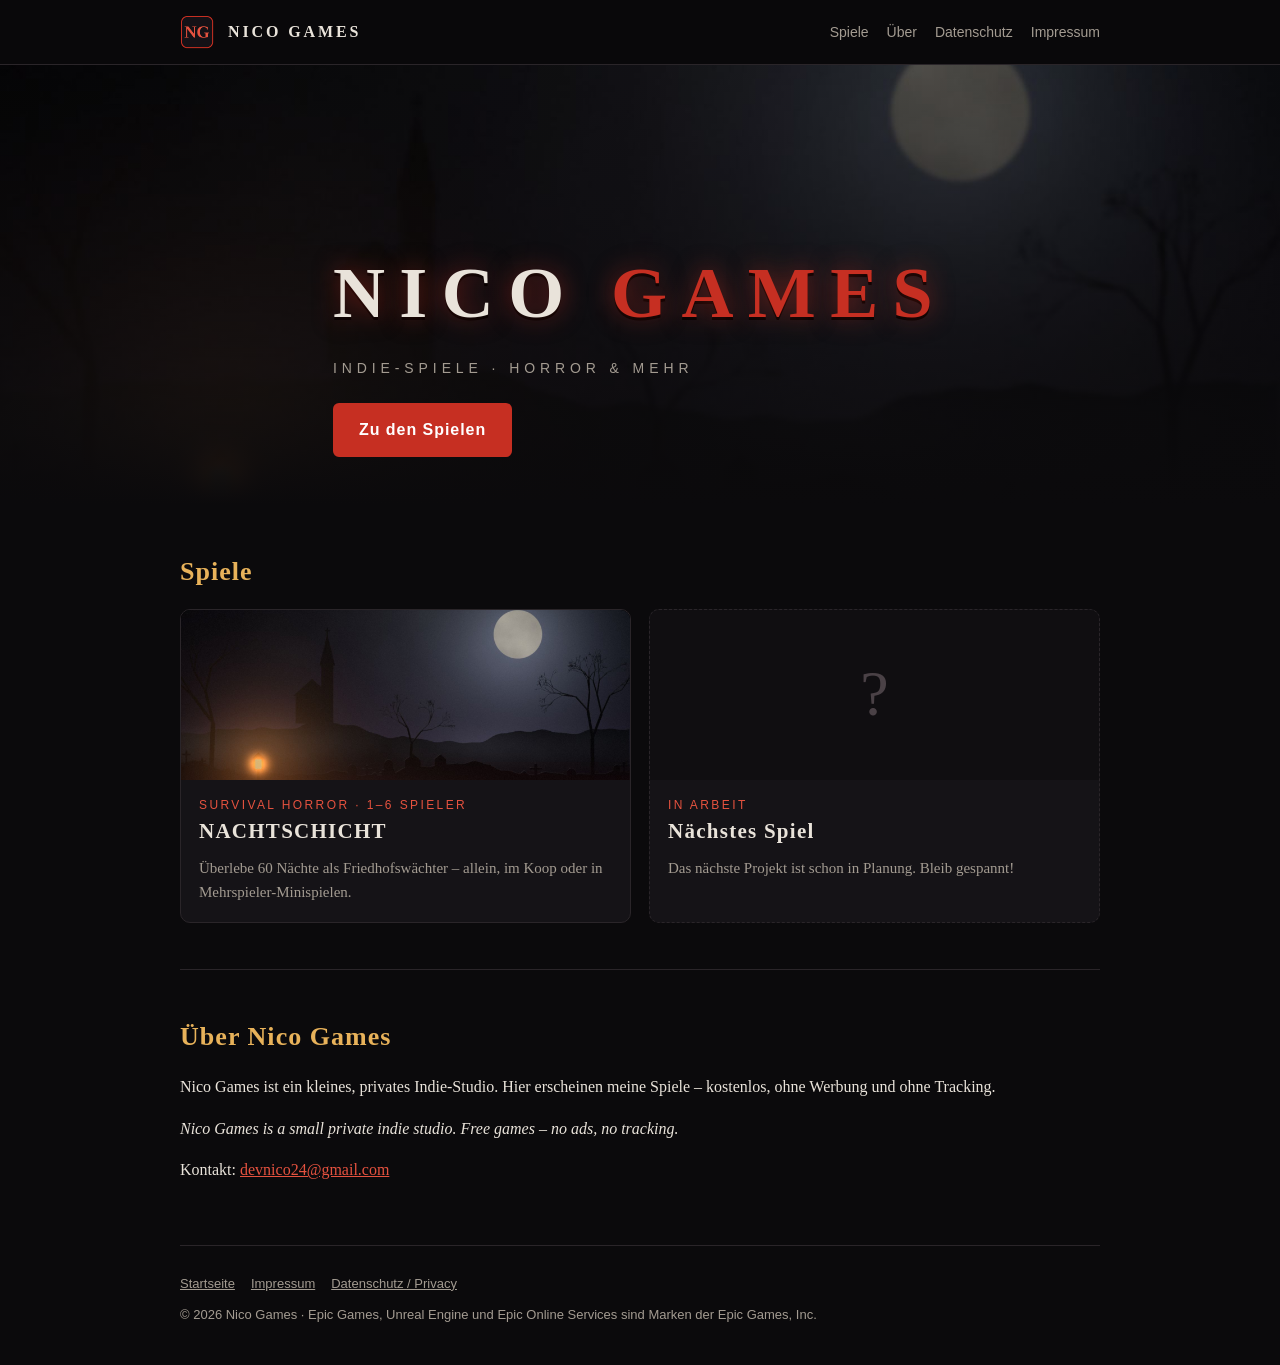
==== index.html @ e5bda481 "Add files via upload" ====
<!doctype html>
<html lang="de">
<head>
<meta charset="utf-8">
<meta name="viewport" content="width=device-width, initial-scale=1">
<title>Nico Games – Indie-Spiele</title>
<meta name="description" content="Nico Games – kleines Indie-Studio. Spiele: Nachtschicht (Survival Horror).">
<link rel="icon" href="favicon.png">
<link rel="stylesheet" href="style.css">
</head>
<body>
<header class="top"><div class="wrap">
  <img src="icon.png" alt=""><a class="brand" href="index.html">Nico Games</a>
  <nav><a href="index.html#spiele">Spiele</a><a href="index.html#ueber">Über</a><a href="datenschutz.html">Datenschutz</a><a href="impressum.html">Impressum</a></nav>
</div></header>
<div class="hero studio" style="background-image:url(assets/studio_hero.jpg)"><div class="wrap">
  <h1>NICO <span>GAMES</span></h1>
  <p class="tag">Indie-Spiele · Horror &amp; mehr</p>
  <a class="btn" href="#spiele">Zu den Spielen</a>
</div></div>
<main class="wrap">
  <section id="spiele">
    <h2>Spiele</h2>
    <div class="games">
      <a class="game" href="spiele/nachtschicht/index.html">
        <div class="pic" style="background-image:url(assets/nachtschicht_banner.jpg)"></div>
        <div class="body"><div class="genre">Survival Horror · 1–6 Spieler</div><h3>NACHTSCHICHT</h3>
        <p>Überlebe 60 Nächte als Friedhofswächter – allein, im Koop oder in Mehrspieler-Minispielen.</p></div>
      </a>
      <div class="game soon">
        <div class="pic">?</div>
        <div class="body"><div class="genre">In Arbeit</div><h3>Nächstes Spiel</h3>
        <p>Das nächste Projekt ist schon in Planung. Bleib gespannt!</p></div>
      </div>
    </div>
  </section>

  <section id="ueber">
    <h2>Über Nico Games</h2>
    <p>Nico Games ist ein kleines, privates Indie-Studio. Hier erscheinen meine Spiele – kostenlos, ohne Werbung und ohne Tracking.</p>
    <p lang="en"><em>Nico Games is a small private indie studio. Free games – no ads, no tracking.</em></p>
    <p>Kontakt: <a href="mailto:devnico24@gmail.com">devnico24@gmail.com</a></p>
  </section>
</main>
<footer><div class="wrap">
  <a href="index.html">Startseite</a><a href="impressum.html">Impressum</a><a href="datenschutz.html">Datenschutz / Privacy</a>
  <div style="margin-top:10px">© 2026 Nico Games · Epic Games, Unreal Engine und Epic Online Services sind Marken der Epic Games, Inc.</div>
</div></footer>
</body>
</html>
---- style.css ----
:root{--bg:#0b0a0c;--panel:#151317;--line:#2a2529;--text:#e9e3da;--dim:#a39b91;--red:#c62f22;--red2:#e5523f;--gold:#e8b25a}
*{box-sizing:border-box}
html,body{margin:0;background:var(--bg);color:var(--text);font-family:Georgia,"Times New Roman",serif;line-height:1.6}
a{color:var(--red2)}
.wrap{max-width:960px;margin:0 auto;padding:0 20px}
header.top{border-bottom:1px solid var(--line);background:#09080a}
header.top .wrap{display:flex;align-items:center;gap:14px;min-height:64px;flex-wrap:wrap}
header.top img{width:34px;height:34px;border-radius:6px}
header.top .brand{font-weight:bold;letter-spacing:.18em;text-transform:uppercase;color:var(--text);text-decoration:none}
header.top nav{margin-left:auto;display:flex;gap:18px;font-family:Arial,Helvetica,sans-serif;font-size:14px}
header.top nav a{color:var(--dim);text-decoration:none}
header.top nav a:hover{color:var(--text)}
.hero{position:relative;min-height:520px;display:flex;align-items:flex-end;background:#000 url(banner.jpg) center/cover no-repeat}
.hero:after{content:"";position:absolute;inset:0;background:linear-gradient(180deg,rgba(0,0,0,.15) 0%,rgba(11,10,12,.55) 55%,var(--bg) 100%)}
.hero .wrap{position:relative;z-index:1;padding-bottom:48px}
.hero h1{margin:0;font-size:clamp(40px,8vw,84px);letter-spacing:.12em;color:var(--red);text-shadow:0 0 24px rgba(198,47,34,.55),0 3px 0 #000}
.hero p.tag{margin:6px 0 24px;letter-spacing:.35em;text-transform:uppercase;color:var(--dim);font-size:14px;font-family:Arial,Helvetica,sans-serif}
.btn{display:inline-block;padding:14px 26px;border-radius:6px;background:var(--red);color:#fff;text-decoration:none;font-family:Arial,Helvetica,sans-serif;font-weight:bold;letter-spacing:.06em}
.btn:hover{background:var(--red2)}
.btn.off{background:#3a3236;color:#cfc6bb;cursor:default}
.meta{font-family:Arial,Helvetica,sans-serif;font-size:13px;color:var(--dim);margin-top:10px}
section{padding:46px 0;border-bottom:1px solid var(--line)}
section h2{margin:0 0 16px;font-size:26px;color:var(--gold);letter-spacing:.04em}
.grid{display:grid;grid-template-columns:repeat(auto-fit,minmax(380px,1fr));gap:14px}
.card{background:var(--panel);border:1px solid var(--line);border-radius:8px;padding:18px}
.card h3{margin:0 0 6px;font-size:18px;color:var(--text)}
.card p{margin:0;color:var(--dim);font-size:15px}
.legal h1{font-size:34px;color:var(--red);letter-spacing:.06em;margin:36px 0 4px}
.legal h2{color:var(--gold);font-size:21px;margin:30px 0 8px}
.legal h3{font-size:17px;margin:20px 0 6px}
.legal p,.legal li{color:#d7d0c6;font-size:16px}
.legal .lang{margin-top:44px;padding-top:20px;border-top:1px solid var(--line)}
footer{padding:28px 0 40px;font-family:Arial,Helvetica,sans-serif;font-size:13px;color:var(--dim)}
footer a{color:var(--dim);margin-right:16px}
@media (max-width:600px){.grid{grid-template-columns:1fr}header.top nav{margin-left:0;width:100%;padding-bottom:10px}.hero{min-height:420px}}
.hero.studio{min-height:440px}
.hero.studio h1{color:var(--text);letter-spacing:.2em;font-size:clamp(36px,7vw,72px)}
.hero.studio h1 span{color:var(--red)}
.games{display:grid;grid-template-columns:repeat(auto-fit,minmax(300px,1fr));gap:18px}
.game{display:block;background:var(--panel);border:1px solid var(--line);border-radius:10px;overflow:hidden;text-decoration:none;color:var(--text);transition:transform .15s,border-color .15s}
.game:hover{transform:translateY(-3px);border-color:var(--red)}
.game .pic{height:170px;background:#000 center/cover no-repeat}
.game .body{padding:16px 18px 18px}
.game h3{margin:0 0 4px;font-size:21px;letter-spacing:.06em}
.game .genre{font-family:Arial,Helvetica,sans-serif;font-size:12px;letter-spacing:.2em;text-transform:uppercase;color:var(--red2)}
.game p{color:var(--dim);margin:8px 0 0;font-size:15px}
.game.soon{border-style:dashed;cursor:default}
.game.soon:hover{transform:none;border-color:var(--line)}
.game.soon .pic{display:flex;align-items:center;justify-content:center;background:#100e11;color:#4a4146;font-size:64px}
.crumbs{font-family:Arial,Helvetica,sans-serif;font-size:13px;color:var(--dim);padding-top:18px}
.crumbs a{color:var(--dim)}
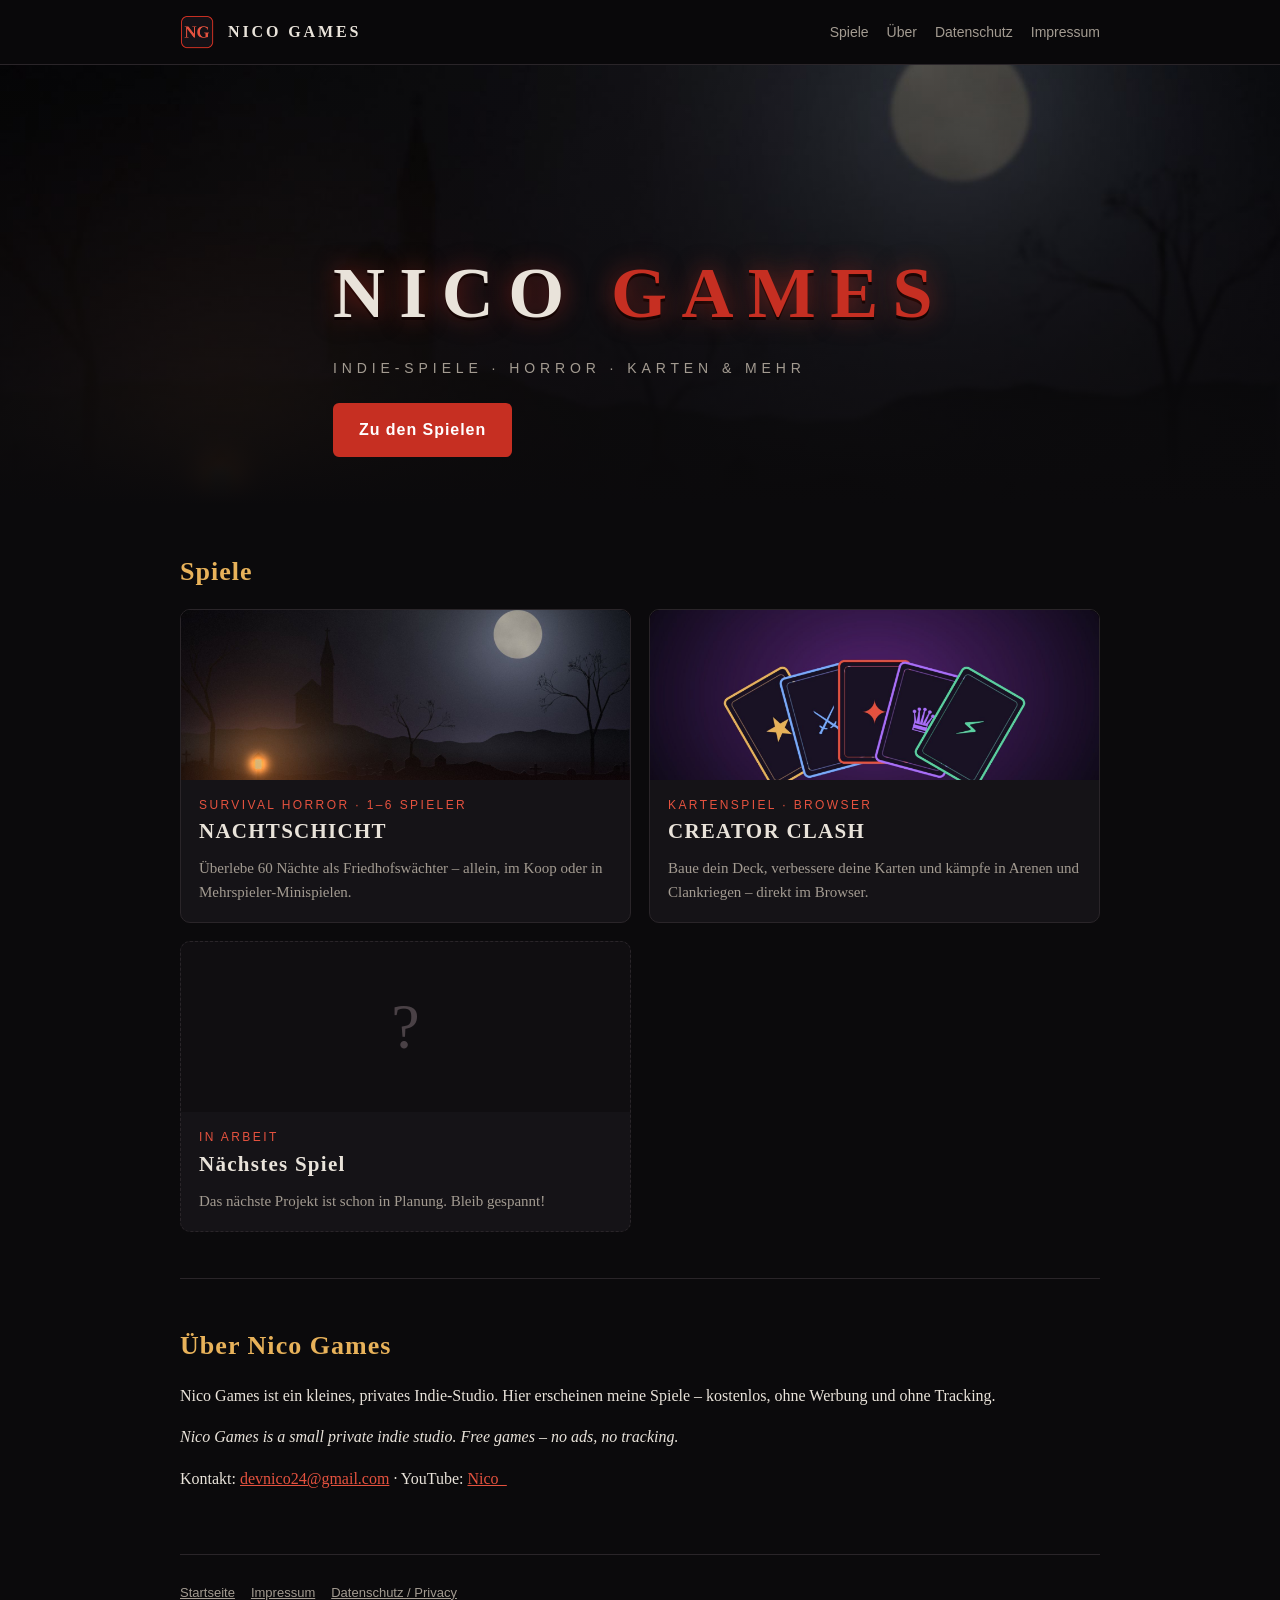
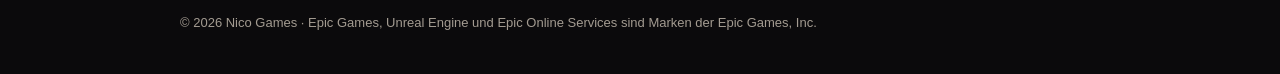
==== commit 015a9f07: "Add files via upload" ====
--- a/index.html
+++ b/index.html
@@ -4,7 +4,7 @@
 <meta charset="utf-8">
 <meta name="viewport" content="width=device-width, initial-scale=1">
 <title>Nico Games – Indie-Spiele</title>
-<meta name="description" content="Nico Games – kleines Indie-Studio. Spiele: Nachtschicht (Survival Horror).">
+<meta name="description" content="Nico Games – kleines Indie-Studio. Spiele: Nachtschicht (Survival Horror), Creator Clash (Kartenspiel).">
 <link rel="icon" href="favicon.png">
 <link rel="stylesheet" href="style.css">
 </head>
@@ -15,7 +15,7 @@
 </div></header>
 <div class="hero studio" style="background-image:url(assets/studio_hero.jpg)"><div class="wrap">
   <h1>NICO <span>GAMES</span></h1>
-  <p class="tag">Indie-Spiele · Horror &amp; mehr</p>
+  <p class="tag">Indie-Spiele · Horror · Karten &amp; mehr</p>
   <a class="btn" href="#spiele">Zu den Spielen</a>
 </div></div>
 <main class="wrap">
@@ -26,6 +26,11 @@
         <div class="pic" style="background-image:url(assets/nachtschicht_banner.jpg)"></div>
         <div class="body"><div class="genre">Survival Horror · 1–6 Spieler</div><h3>NACHTSCHICHT</h3>
         <p>Überlebe 60 Nächte als Friedhofswächter – allein, im Koop oder in Mehrspieler-Minispielen.</p></div>
+      </a>
+      <a class="game" href="spiele/creator-clash/index.html">
+        <div class="pic" style="background-image:url(assets/creatorclash_banner.jpg)"></div>
+        <div class="body"><div class="genre">Kartenspiel · Browser</div><h3>CREATOR CLASH</h3>
+        <p>Baue dein Deck, verbessere deine Karten und kämpfe in Arenen und Clankriegen – direkt im Browser.</p></div>
       </a>
       <div class="game soon">
         <div class="pic">?</div>
@@ -39,7 +44,7 @@
     <h2>Über Nico Games</h2>
     <p>Nico Games ist ein kleines, privates Indie-Studio. Hier erscheinen meine Spiele – kostenlos, ohne Werbung und ohne Tracking.</p>
     <p lang="en"><em>Nico Games is a small private indie studio. Free games – no ads, no tracking.</em></p>
-    <p>Kontakt: <a href="mailto:devnico24@gmail.com">devnico24@gmail.com</a></p>
+    <p>Kontakt: <a href="mailto:devnico24@gmail.com">devnico24@gmail.com</a> · YouTube: <a href="https://www.youtube.com/channel/UCIhgFRRIY-_OvuY8pU4bKqg/">Nico_</a></p>
   </section>
 </main>
 <footer><div class="wrap">
--- a/style.css
+++ b/style.css
@@ -49,3 +49,8 @@
 .game.soon .pic{display:flex;align-items:center;justify-content:center;background:#100e11;color:#4a4146;font-size:64px}
 .crumbs{font-family:Arial,Helvetica,sans-serif;font-size:13px;color:var(--dim);padding-top:18px}
 .crumbs a{color:var(--dim)}
+.hero.cc h1{color:#e8b25a;text-shadow:0 0 24px rgba(170,110,255,.6),0 3px 0 #000}
+ol.steps{counter-reset:s;list-style:none;padding:0;margin:18px 0}
+ol.steps li{counter-increment:s;position:relative;padding:12px 14px 12px 58px;margin-bottom:10px;background:var(--panel);border:1px solid var(--line);border-radius:8px}
+ol.steps li:before{content:counter(s);position:absolute;left:14px;top:10px;width:30px;height:30px;border-radius:50%;background:var(--red);color:#fff;font-family:Arial,Helvetica,sans-serif;font-weight:bold;display:flex;align-items:center;justify-content:center}
+.note{background:#1d1416;border:1px solid #4a2a25;border-radius:8px;padding:12px 16px;color:#e9c9b9}
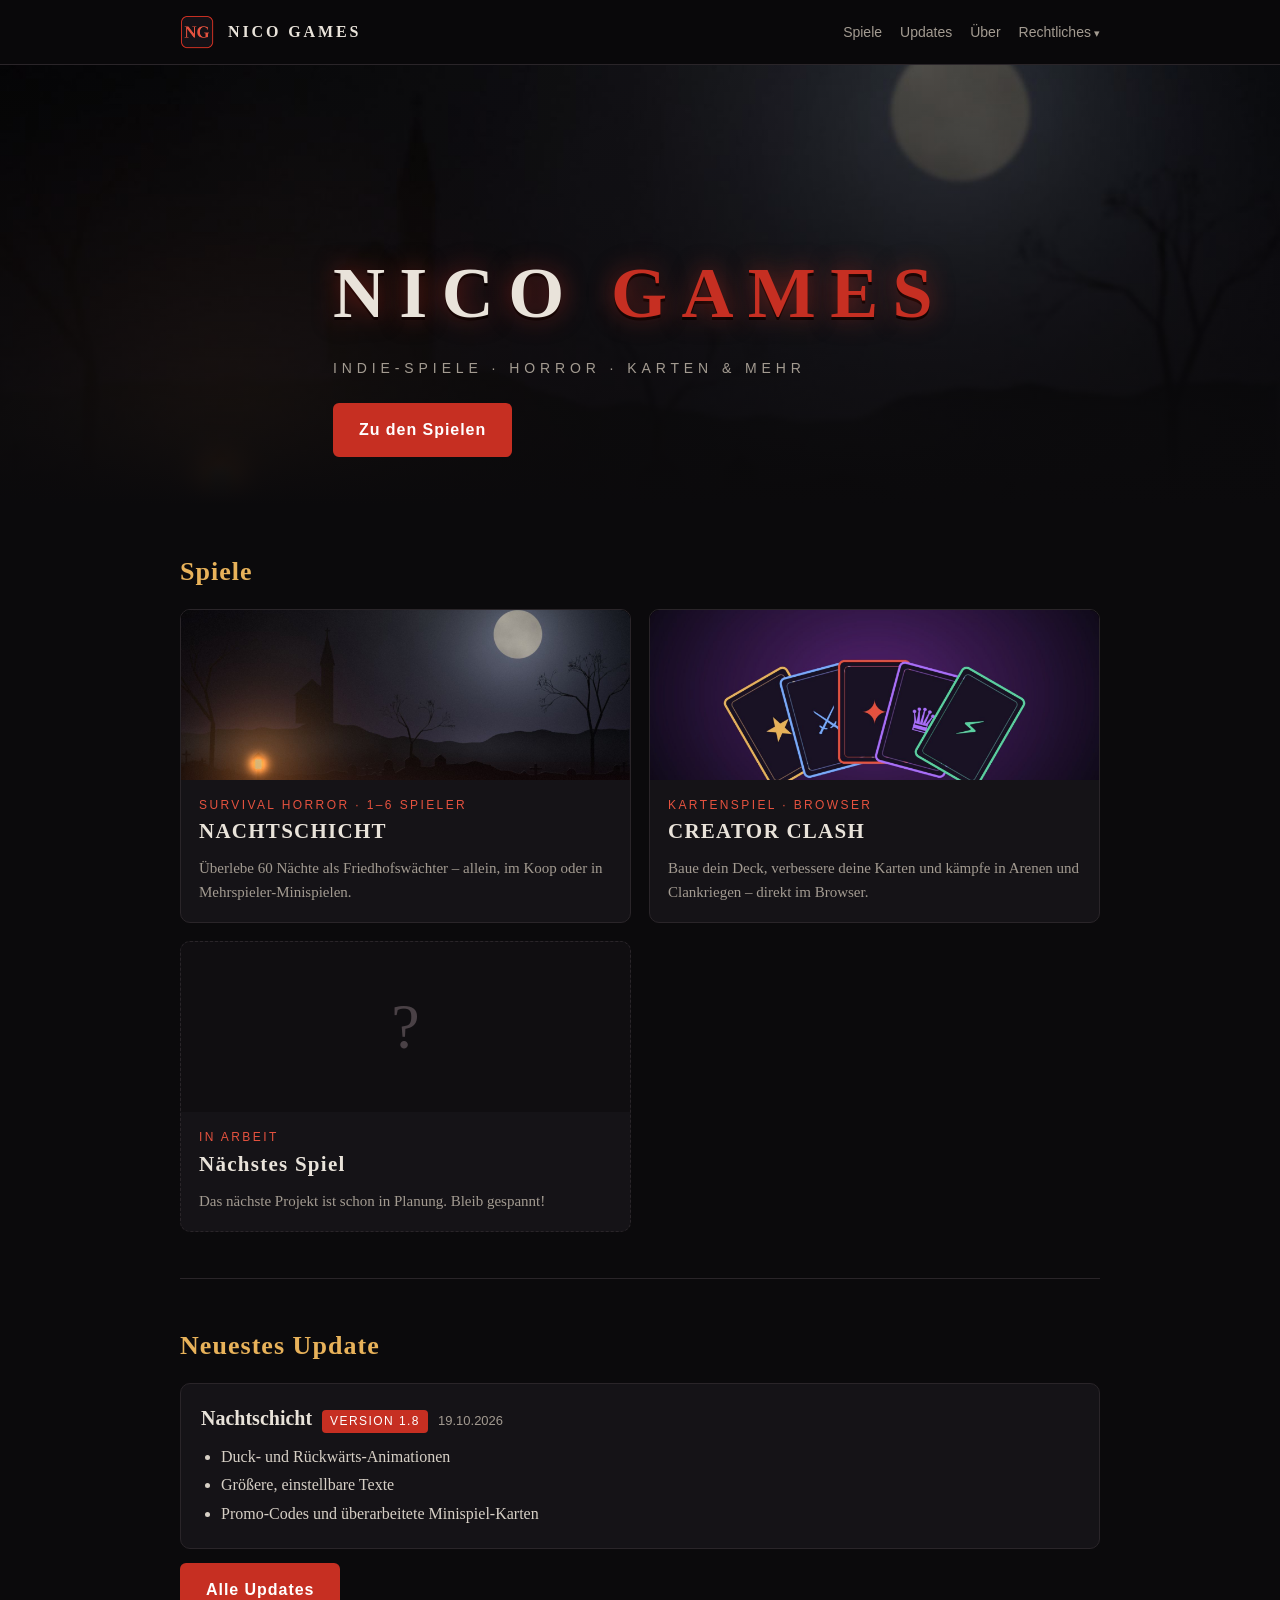
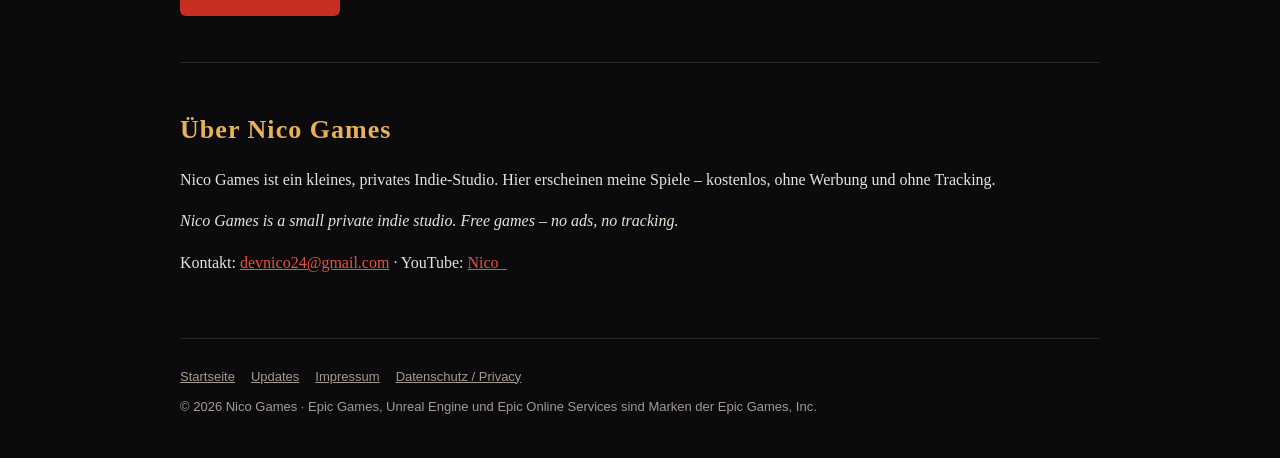
==== commit 72edd94e: "Add files via upload" ====
--- a/index.html
+++ b/index.html
@@ -11,7 +11,7 @@
 <body>
 <header class="top"><div class="wrap">
   <img src="icon.png" alt=""><a class="brand" href="index.html">Nico Games</a>
-  <nav><a href="index.html#spiele">Spiele</a><a href="index.html#ueber">Über</a><a href="datenschutz.html">Datenschutz</a><a href="impressum.html">Impressum</a></nav>
+  <nav><a href="index.html#spiele">Spiele</a><a href="updates.html">Updates</a><a href="index.html#ueber">Über</a><details class="menu"><summary>Rechtliches</summary><div class="drop"><a href="datenschutz.html">Datenschutzerklärung</a><a href="impressum.html">Impressum</a></div></details></nav>
 </div></header>
 <div class="hero studio" style="background-image:url(assets/studio_hero.jpg)"><div class="wrap">
   <h1>NICO <span>GAMES</span></h1>
@@ -40,6 +40,13 @@
     </div>
   </section>
 
+  <section id="news">
+    <h2>Neuestes Update</h2>
+    <div class="upd"><div class="head"><h3>Nachtschicht</h3><span class="ver">VERSION 1.8</span><span class="date">19.10.2026</span></div>
+      <ul><li>Duck- und Rückwärts-Animationen</li><li>Größere, einstellbare Texte</li><li>Promo-Codes und überarbeitete Minispiel-Karten</li></ul></div>
+    <a class="btn" href="updates.html">Alle Updates</a>
+  </section>
+
   <section id="ueber">
     <h2>Über Nico Games</h2>
     <p>Nico Games ist ein kleines, privates Indie-Studio. Hier erscheinen meine Spiele – kostenlos, ohne Werbung und ohne Tracking.</p>
@@ -48,7 +55,7 @@
   </section>
 </main>
 <footer><div class="wrap">
-  <a href="index.html">Startseite</a><a href="impressum.html">Impressum</a><a href="datenschutz.html">Datenschutz / Privacy</a>
+  <a href="index.html">Startseite</a><a href="updates.html">Updates</a><a href="impressum.html">Impressum</a><a href="datenschutz.html">Datenschutz / Privacy</a>
   <div style="margin-top:10px">© 2026 Nico Games · Epic Games, Unreal Engine und Epic Online Services sind Marken der Epic Games, Inc.</div>
 </div></footer>
 </body>
--- a/style.css
+++ b/style.css
@@ -54,3 +54,20 @@
 ol.steps li{counter-increment:s;position:relative;padding:12px 14px 12px 58px;margin-bottom:10px;background:var(--panel);border:1px solid var(--line);border-radius:8px}
 ol.steps li:before{content:counter(s);position:absolute;left:14px;top:10px;width:30px;height:30px;border-radius:50%;background:var(--red);color:#fff;font-family:Arial,Helvetica,sans-serif;font-weight:bold;display:flex;align-items:center;justify-content:center}
 .note{background:#1d1416;border:1px solid #4a2a25;border-radius:8px;padding:12px 16px;color:#e9c9b9}
+/* Menü "Rechtliches" (aufklappbar) */
+details.menu{position:relative}
+details.menu summary{list-style:none;cursor:pointer;color:var(--dim)}
+details.menu summary::-webkit-details-marker{display:none}
+details.menu summary:after{content:" ▾";font-size:11px}
+details.menu[open] summary,details.menu summary:hover{color:var(--text)}
+details.menu .drop{position:absolute;right:0;top:28px;z-index:20;min-width:190px;background:var(--panel);border:1px solid var(--line);border-radius:8px;padding:6px;box-shadow:0 8px 24px rgba(0,0,0,.5)}
+details.menu .drop a{display:block;padding:8px 10px;border-radius:6px;color:var(--dim)}
+details.menu .drop a:hover{background:#221e24;color:var(--text)}
+/* Updates */
+.upd{background:var(--panel);border:1px solid var(--line);border-radius:10px;padding:18px 20px;margin-bottom:14px}
+.upd .head{display:flex;flex-wrap:wrap;gap:10px;align-items:baseline}
+.upd h3{margin:0;font-size:20px}
+.upd .ver{font-family:Arial,Helvetica,sans-serif;font-size:12px;letter-spacing:.12em;background:var(--red);color:#fff;border-radius:4px;padding:2px 8px}
+.upd .date{font-family:Arial,Helvetica,sans-serif;font-size:13px;color:var(--dim)}
+.upd ul{margin:10px 0 0;padding-left:20px;color:#d7d0c6}
+.upd li{margin:3px 0}
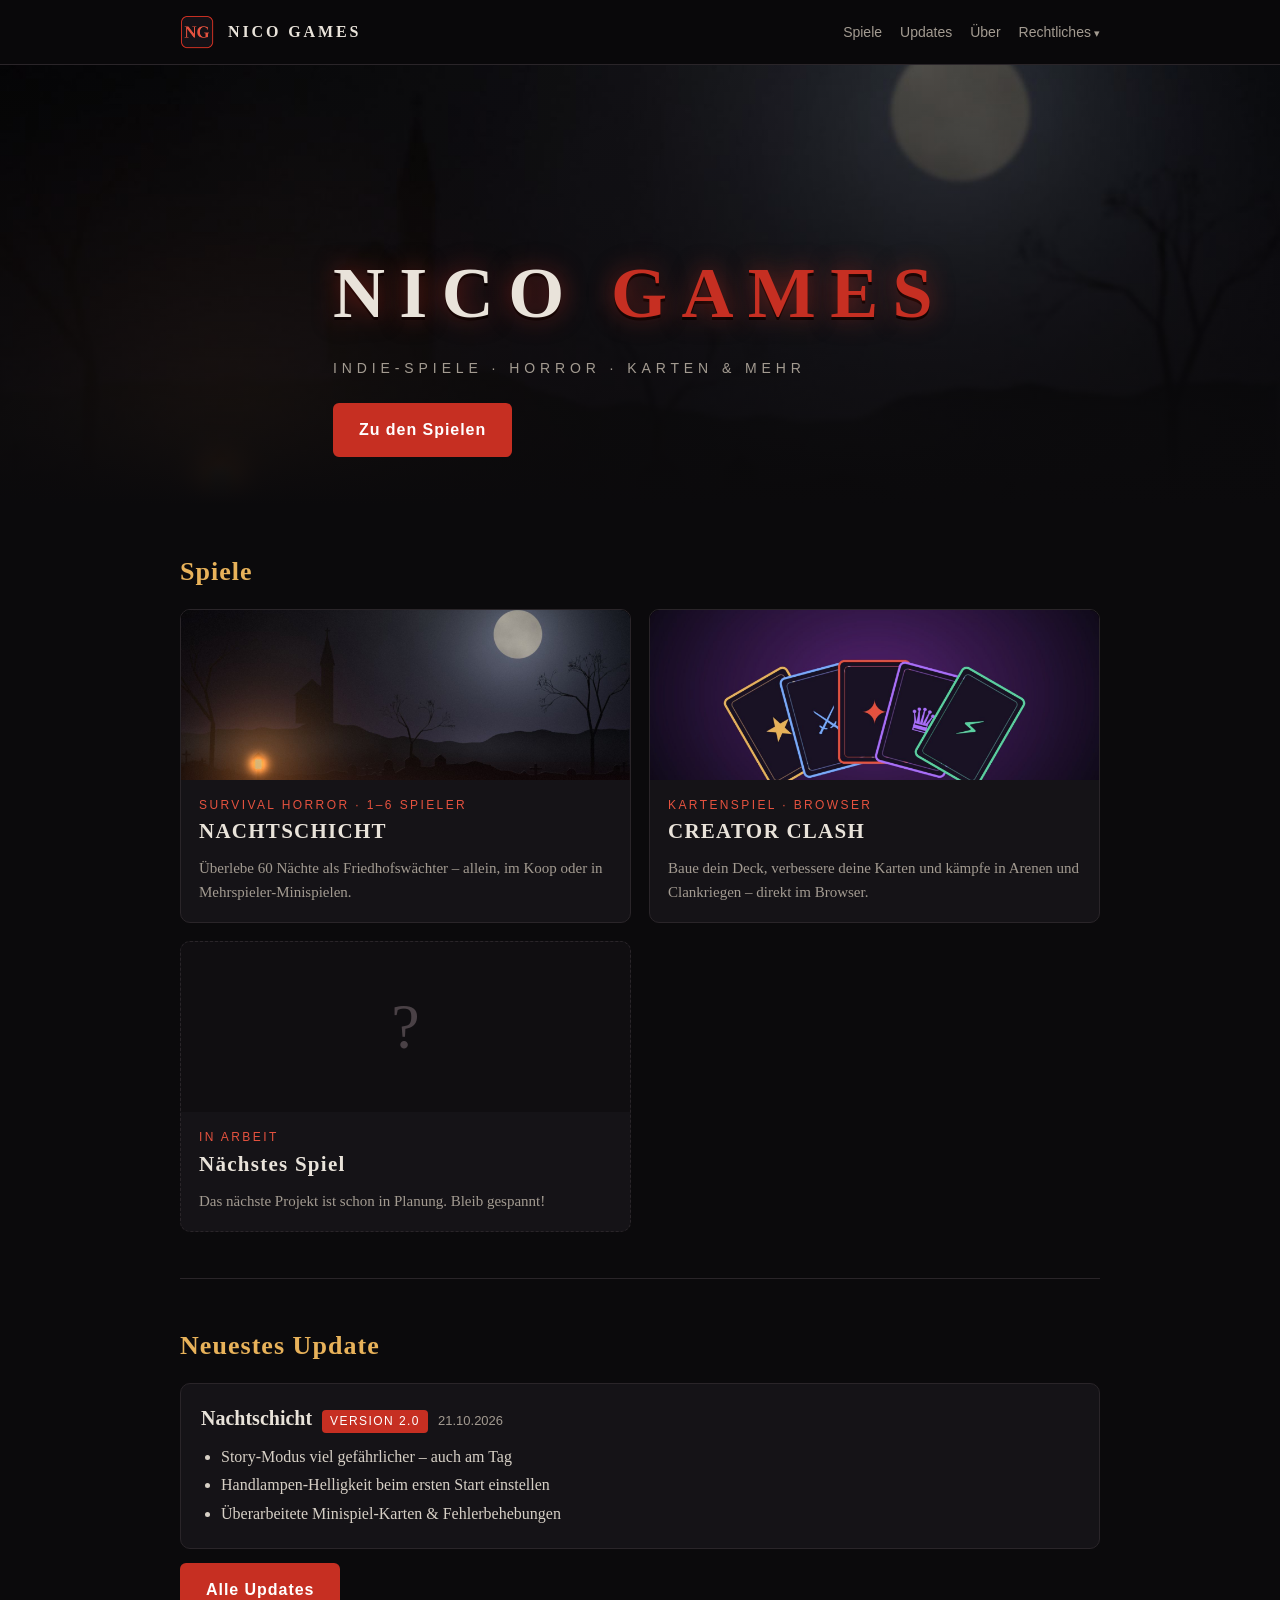
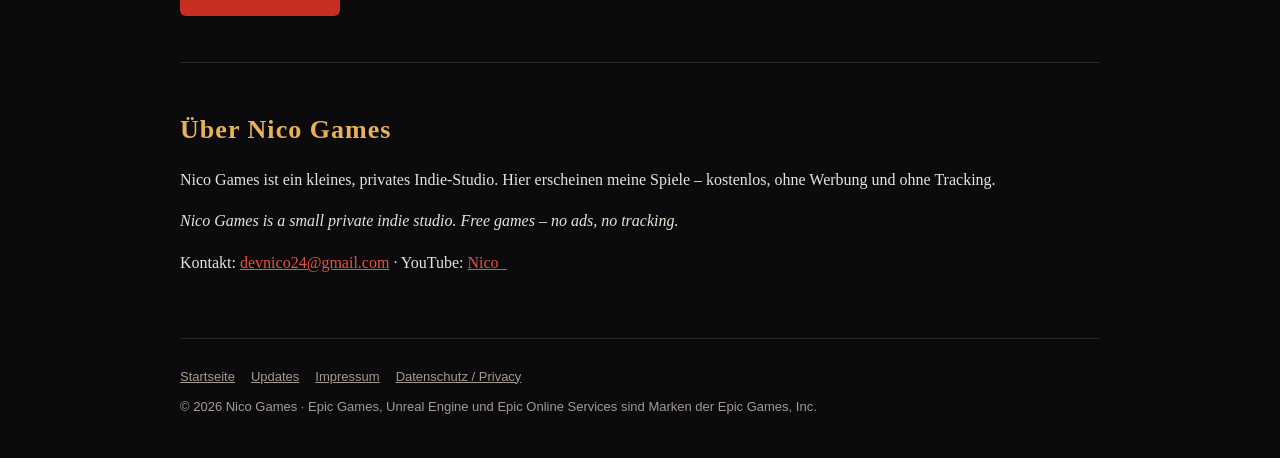
==== commit 5f291c3b: "Add files via upload" ====
--- a/index.html
+++ b/index.html
@@ -42,8 +42,8 @@
 
   <section id="news">
     <h2>Neuestes Update</h2>
-    <div class="upd"><div class="head"><h3>Nachtschicht</h3><span class="ver">VERSION 1.8</span><span class="date">19.10.2026</span></div>
-      <ul><li>Duck- und Rückwärts-Animationen</li><li>Größere, einstellbare Texte</li><li>Promo-Codes und überarbeitete Minispiel-Karten</li></ul></div>
+    <div class="upd"><div class="head"><h3>Nachtschicht</h3><span class="ver">VERSION 2.0</span><span class="date">21.10.2026</span></div>
+      <ul><li>Story-Modus viel gefährlicher – auch am Tag</li><li>Handlampen-Helligkeit beim ersten Start einstellen</li><li>Überarbeitete Minispiel-Karten &amp; Fehlerbehebungen</li></ul></div>
     <a class="btn" href="updates.html">Alle Updates</a>
   </section>
 
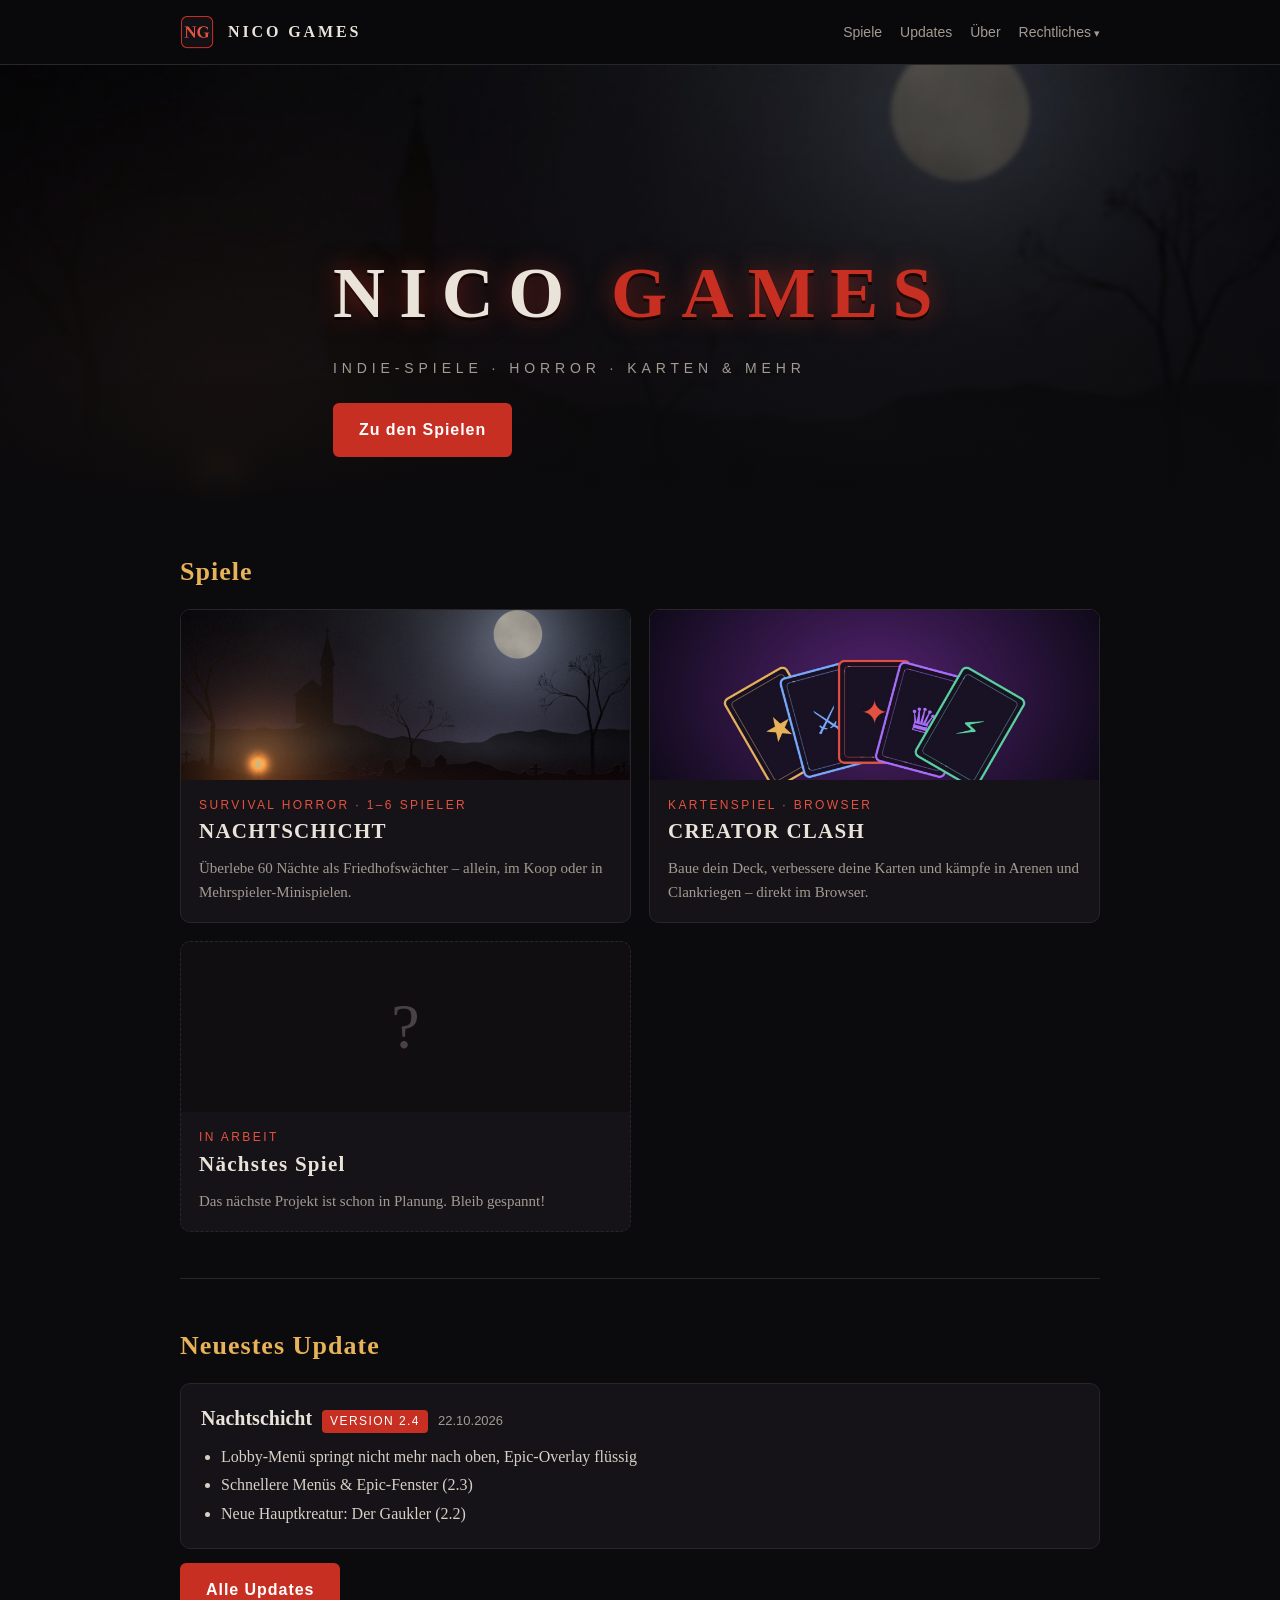
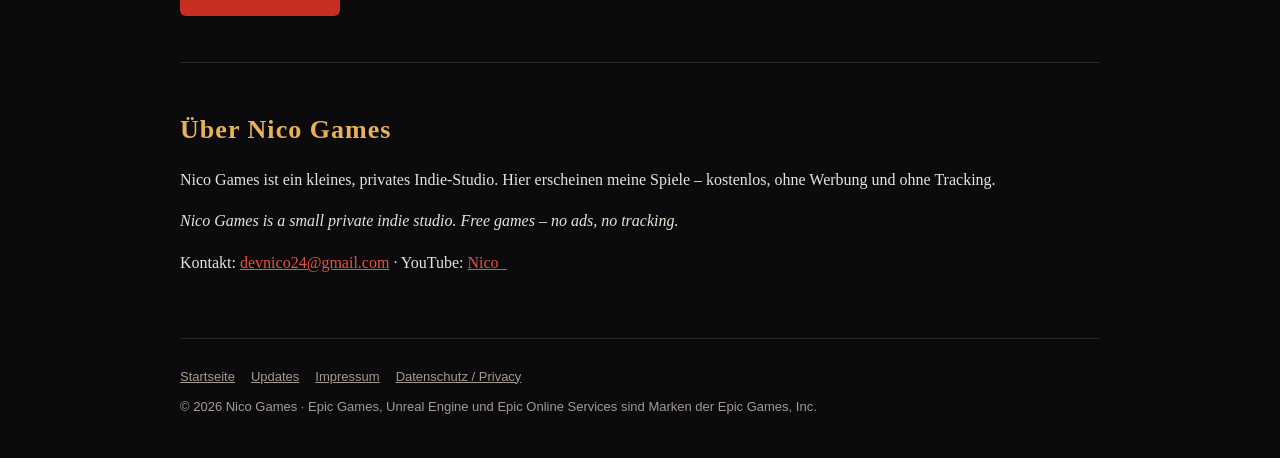
==== commit 09c31d0b: "Add files via upload" ====
--- a/index.html
+++ b/index.html
@@ -42,8 +42,8 @@
 
   <section id="news">
     <h2>Neuestes Update</h2>
-    <div class="upd"><div class="head"><h3>Nachtschicht</h3><span class="ver">VERSION 2.0</span><span class="date">21.10.2026</span></div>
-      <ul><li>Story-Modus viel gefährlicher – auch am Tag</li><li>Handlampen-Helligkeit beim ersten Start einstellen</li><li>Überarbeitete Minispiel-Karten &amp; Fehlerbehebungen</li></ul></div>
+    <div class="upd"><div class="head"><h3>Nachtschicht</h3><span class="ver">VERSION 2.4</span><span class="date">22.10.2026</span></div>
+      <ul><li>Lobby-Menü springt nicht mehr nach oben, Epic-Overlay flüssig</li><li>Schnellere Menüs &amp; Epic-Fenster (2.3)</li><li>Neue Hauptkreatur: Der Gaukler (2.2)</li></ul></div>
     <a class="btn" href="updates.html">Alle Updates</a>
   </section>
 
--- a/style.css
+++ b/style.css
@@ -71,3 +71,6 @@
 .upd .date{font-family:Arial,Helvetica,sans-serif;font-size:13px;color:var(--dim)}
 .upd ul{margin:10px 0 0;padding-left:20px;color:#d7d0c6}
 .upd li{margin:3px 0}
+/* Spielseite: Titel, Knopf & Infos mittig */
+.hero.center{justify-content:center;text-align:center}
+.hero.center .wrap{display:flex;flex-direction:column;align-items:center}
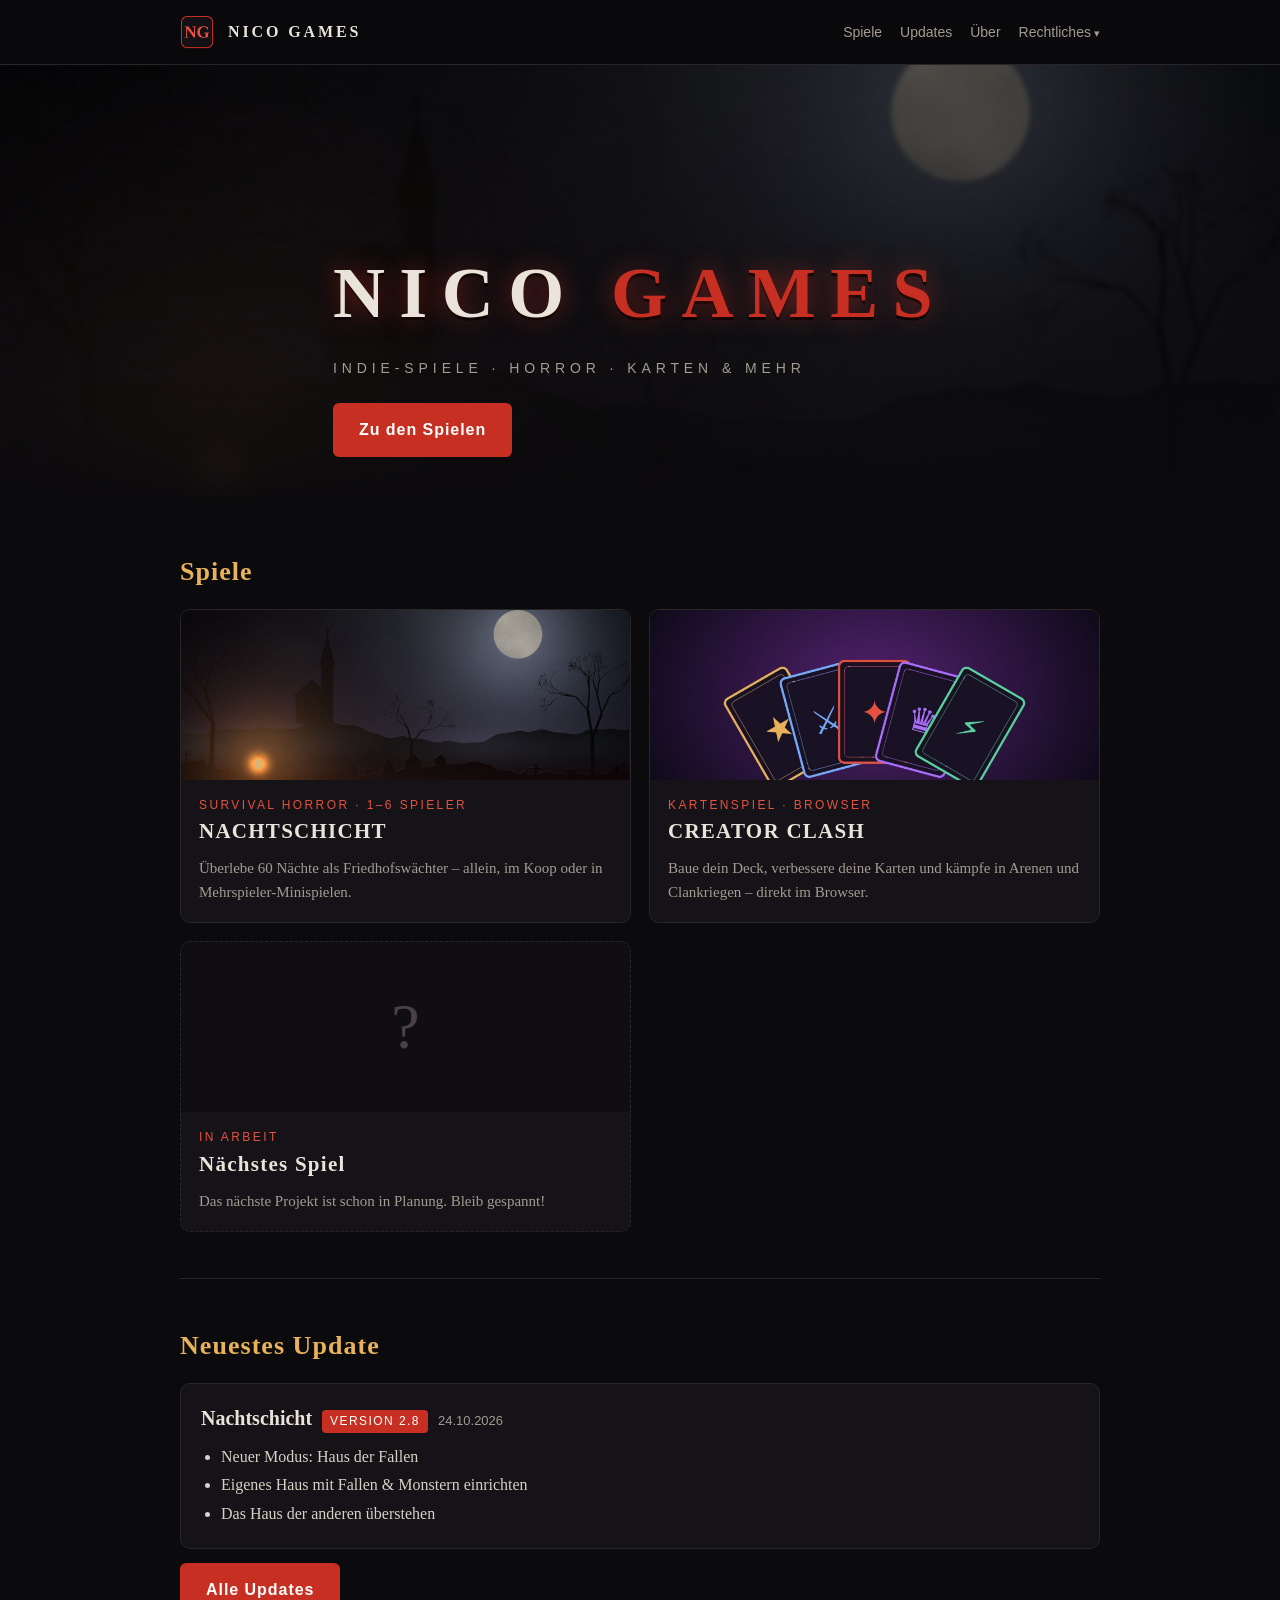
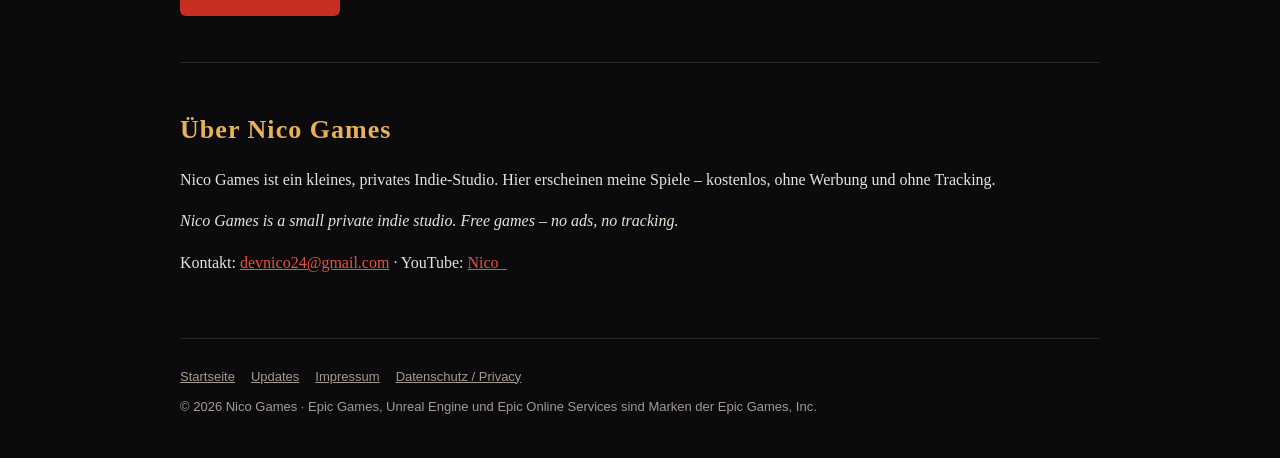
==== commit 1ddd62bf: "Add files via upload" ====
--- a/index.html
+++ b/index.html
@@ -42,8 +42,8 @@
 
   <section id="news">
     <h2>Neuestes Update</h2>
-    <div class="upd"><div class="head"><h3>Nachtschicht</h3><span class="ver">VERSION 2.4</span><span class="date">22.10.2026</span></div>
-      <ul><li>Lobby-Menü springt nicht mehr nach oben, Epic-Overlay flüssig</li><li>Schnellere Menüs &amp; Epic-Fenster (2.3)</li><li>Neue Hauptkreatur: Der Gaukler (2.2)</li></ul></div>
+    <div class="upd"><div class="head"><h3>Nachtschicht</h3><span class="ver">VERSION 2.8</span><span class="date">24.10.2026</span></div>
+      <ul><li>Neuer Modus: Haus der Fallen</li><li>Eigenes Haus mit Fallen &amp; Monstern einrichten</li><li>Das Haus der anderen überstehen</li></ul></div>
     <a class="btn" href="updates.html">Alle Updates</a>
   </section>
 
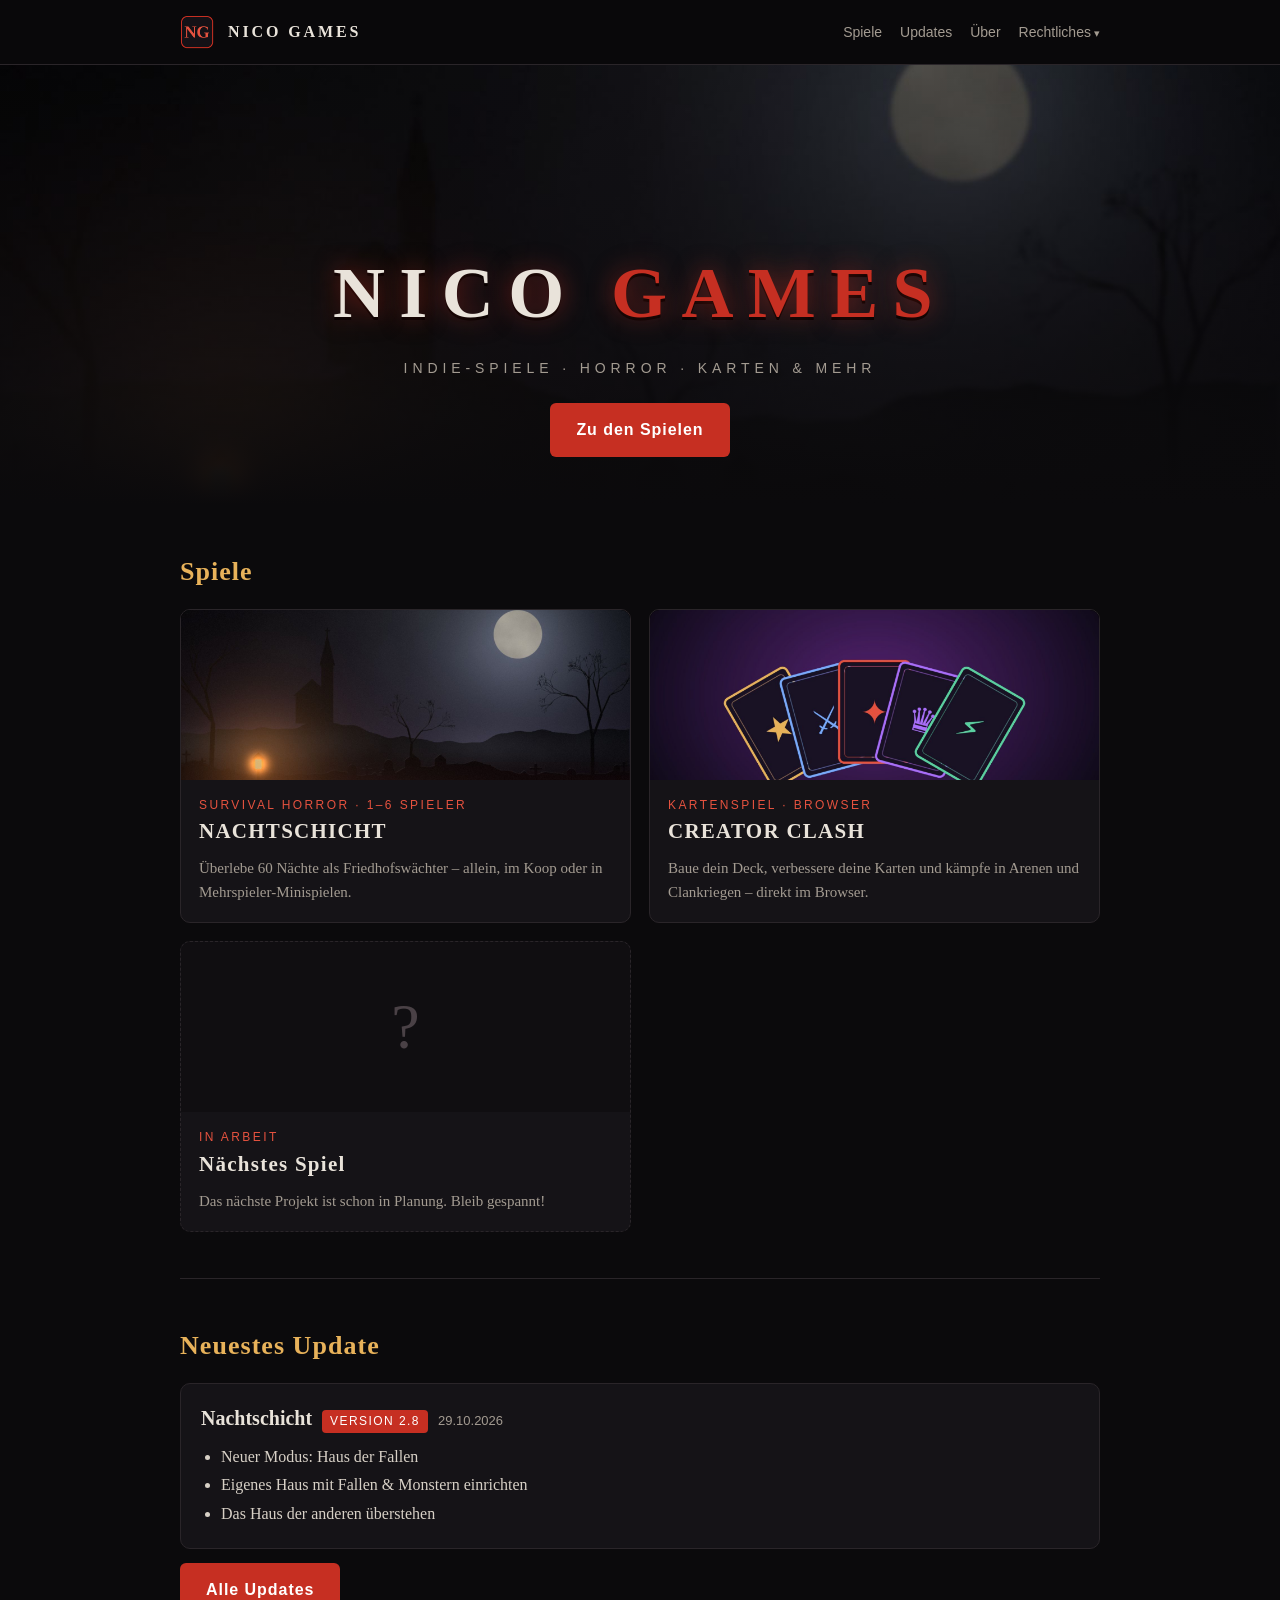
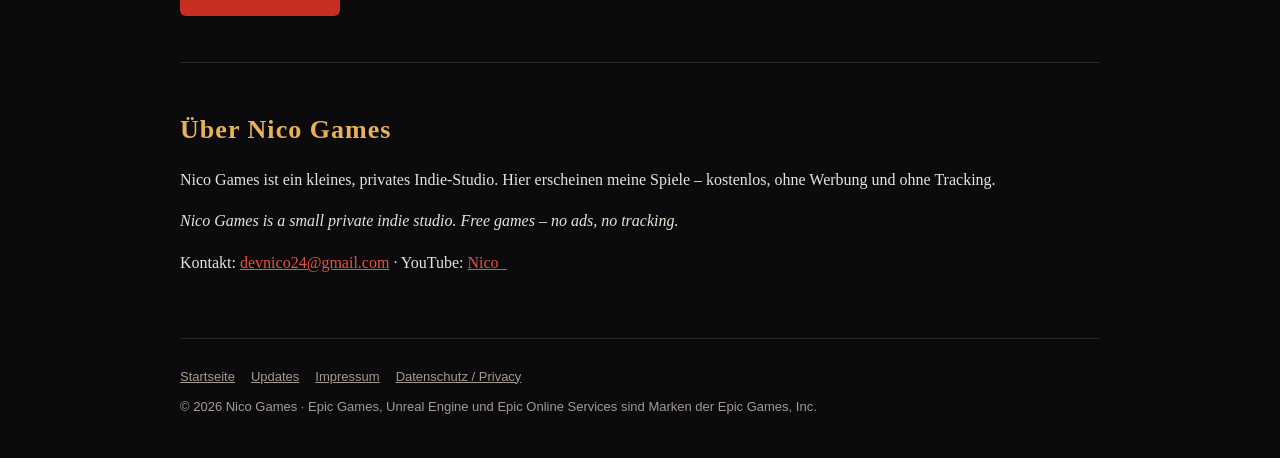
==== commit 2511a8e5: "Add files via upload" ====
--- a/index.html
+++ b/index.html
@@ -13,7 +13,7 @@
   <img src="icon.png" alt=""><a class="brand" href="index.html">Nico Games</a>
   <nav><a href="index.html#spiele">Spiele</a><a href="updates.html">Updates</a><a href="index.html#ueber">Über</a><details class="menu"><summary>Rechtliches</summary><div class="drop"><a href="datenschutz.html">Datenschutzerklärung</a><a href="impressum.html">Impressum</a></div></details></nav>
 </div></header>
-<div class="hero studio" style="background-image:url(assets/studio_hero.jpg)"><div class="wrap">
+<div class="hero studio center" style="background-image:url(assets/studio_hero.jpg)"><div class="wrap">
   <h1>NICO <span>GAMES</span></h1>
   <p class="tag">Indie-Spiele · Horror · Karten &amp; mehr</p>
   <a class="btn" href="#spiele">Zu den Spielen</a>
@@ -42,7 +42,7 @@
 
   <section id="news">
     <h2>Neuestes Update</h2>
-    <div class="upd"><div class="head"><h3>Nachtschicht</h3><span class="ver">VERSION 2.8</span><span class="date">24.10.2026</span></div>
+    <div class="upd"><div class="head"><h3>Nachtschicht</h3><span class="ver">VERSION 2.8</span><span class="date">29.10.2026</span></div>
       <ul><li>Neuer Modus: Haus der Fallen</li><li>Eigenes Haus mit Fallen &amp; Monstern einrichten</li><li>Das Haus der anderen überstehen</li></ul></div>
     <a class="btn" href="updates.html">Alle Updates</a>
   </section>
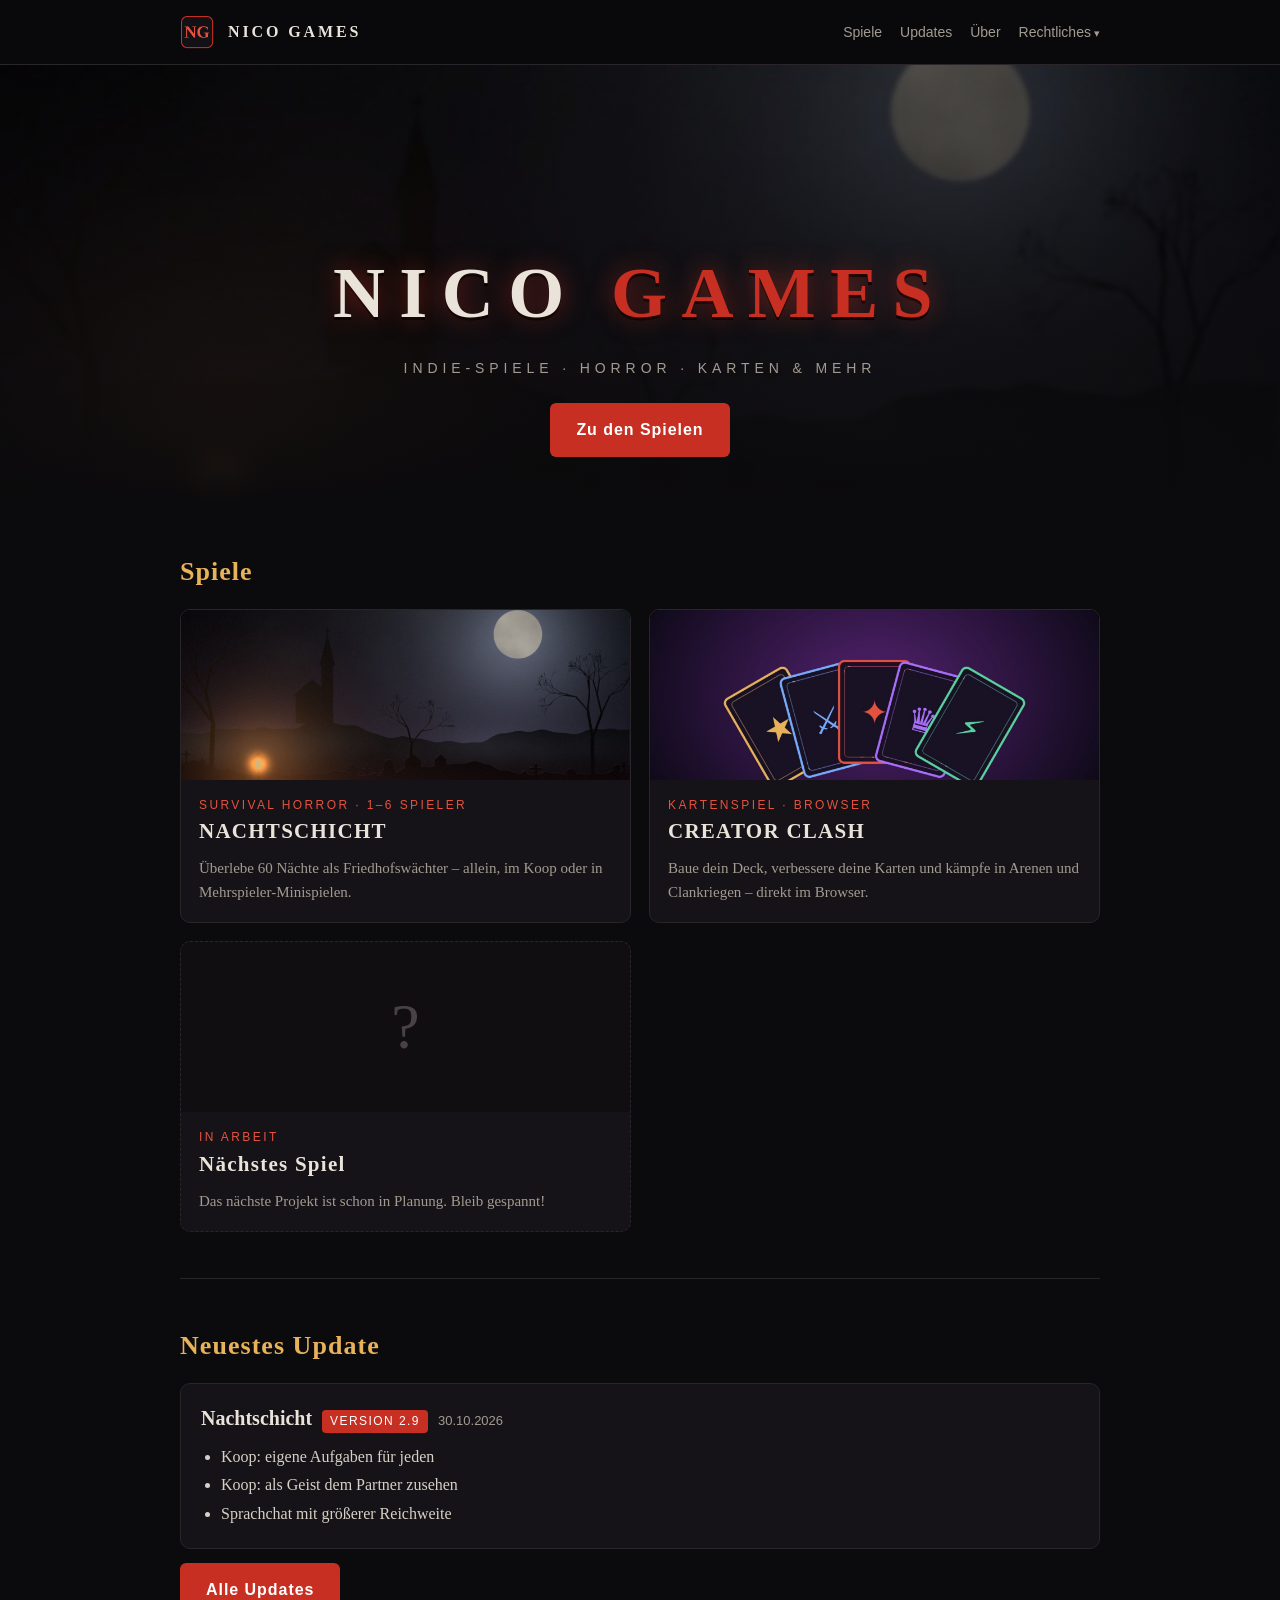
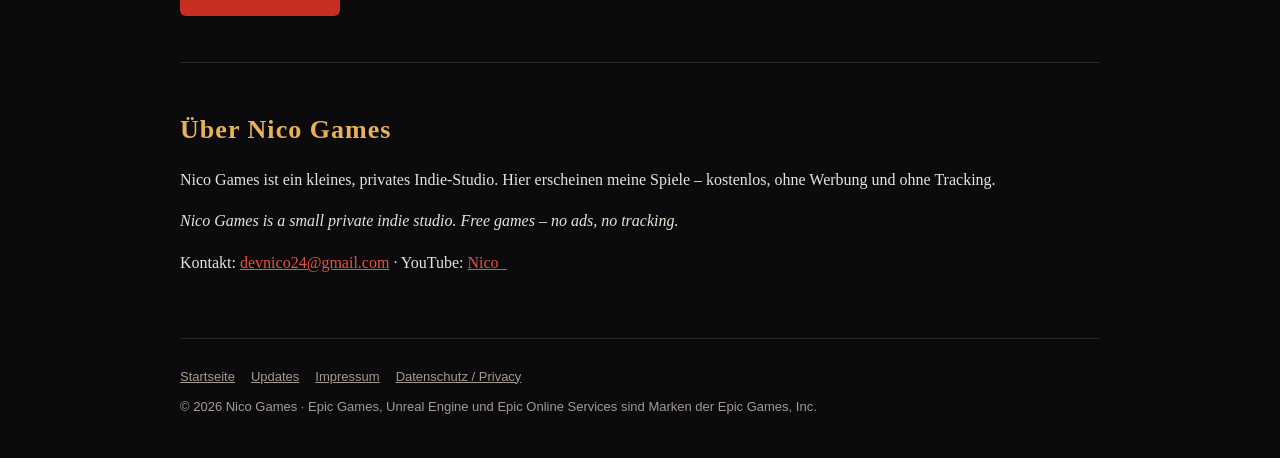
==== commit 1395dab5: "Add files via upload" ====
--- a/index.html
+++ b/index.html
@@ -42,8 +42,8 @@
 
   <section id="news">
     <h2>Neuestes Update</h2>
-    <div class="upd"><div class="head"><h3>Nachtschicht</h3><span class="ver">VERSION 2.8</span><span class="date">29.10.2026</span></div>
-      <ul><li>Neuer Modus: Haus der Fallen</li><li>Eigenes Haus mit Fallen &amp; Monstern einrichten</li><li>Das Haus der anderen überstehen</li></ul></div>
+    <div class="upd"><div class="head"><h3>Nachtschicht</h3><span class="ver">VERSION 2.9</span><span class="date">30.10.2026</span></div>
+      <ul><li>Koop: eigene Aufgaben für jeden</li><li>Koop: als Geist dem Partner zusehen</li><li>Sprachchat mit größerer Reichweite</li></ul></div>
     <a class="btn" href="updates.html">Alle Updates</a>
   </section>
 
